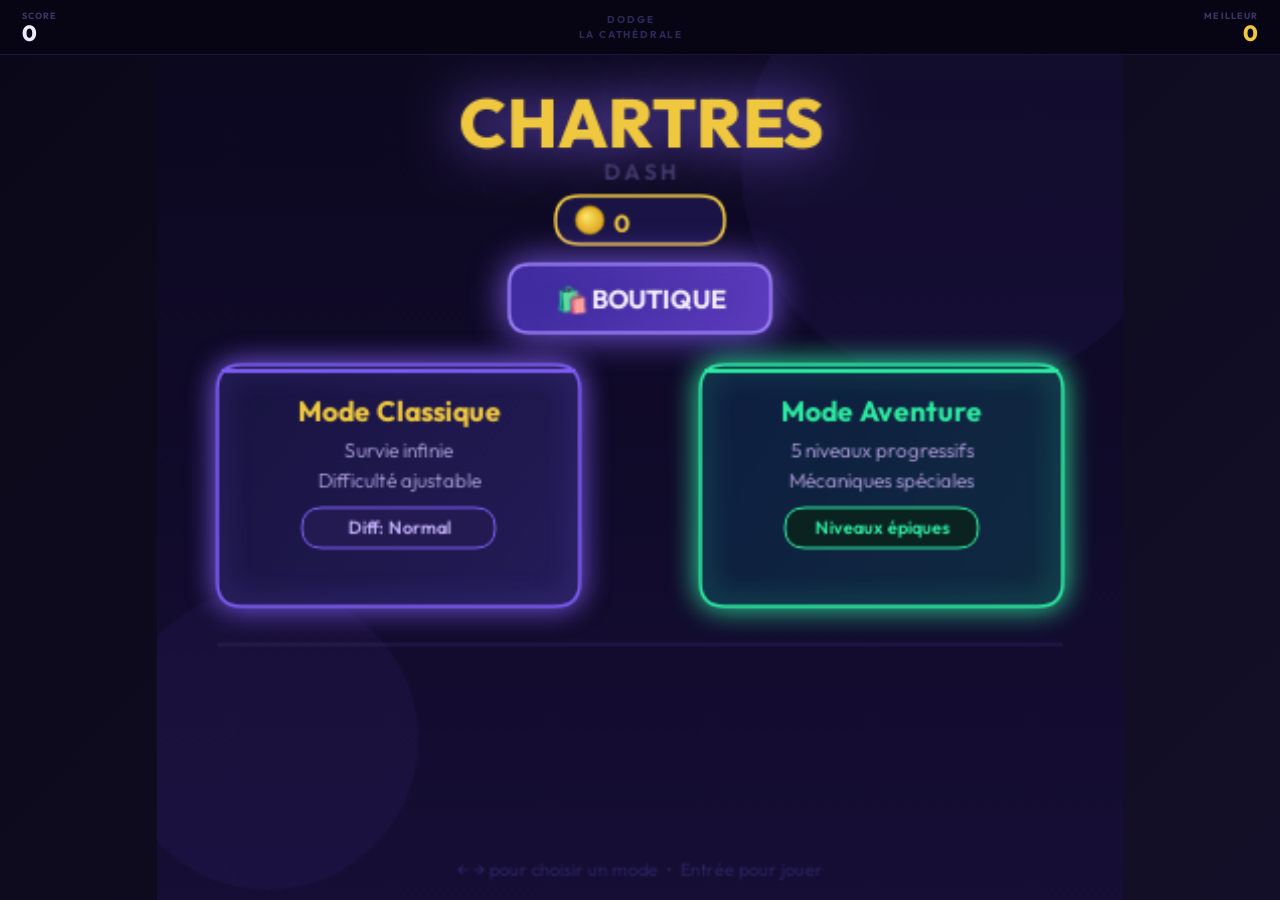
==== index.html @ ce985360 "change index name" ====
<!DOCTYPE html>
<html lang="fr">
<head>
  <meta charset="UTF-8">
  <meta name="viewport" content="width=device-width, initial-scale=1.0">
  <title>Dodge la Cathédrale</title>
  <link rel="preconnect" href="https://fonts.googleapis.com">
  <link rel="preconnect" href="https://fonts.gstatic.com" crossorigin>
  <link href="https://fonts.googleapis.com/css2?family=Outfit:wght@400;500;600;700;800&display=swap" rel="stylesheet">
  <link rel="stylesheet" href="assets/css/style.css">
</head>
<body>

<div id="gw">
  <div id="ub">
    <div class="ub-block">
      <div class="ub-label">Score</div>
      <div id="sv">0</div>
    </div>
    <div class="ub-title">Dodge<br>la Cathédrale</div>
    <div class="ub-block ub-right">
      <div class="ub-label">Meilleur</div>
      <div id="bv">0</div>
      <button id="difficultyBtn">Diff: Normal</button>
    </div>
  </div>
  <canvas id="canvas" width="480" height="420"></canvas>
</div>

<script src="assets/js/script.js"></script>

</body>
</html>
---- assets/css/style.css ----
@import url('https://fonts.googleapis.com/css2?family=Outfit:wght@400;500;600;700;800&display=swap');

html, body {
  margin: 0;
  padding: 0;
  box-sizing: border-box;
  min-height: 100vh;
  height: 100vh;
  background: linear-gradient(135deg, #0a0818 0%, #130f28 100%);
  overflow: hidden;
  font-family: 'Outfit', system-ui, sans-serif;
}

* { box-sizing: border-box; }

#gw {
  background: transparent;
  overflow: hidden;
  user-select: none;
  width: 100%;
  height: 100vh;
  margin: 0;
  display: flex;
  flex-direction: column;
}

#ub {
  display: flex;
  justify-content: space-between;
  align-items: center;
  padding: 10px 22px;
  background: rgba(8, 6, 20, 0.98);
  border-bottom: 1px solid rgba(124, 92, 240, 0.18);
  flex-shrink: 0;
  gap: 8px;
}

.ub-block { display: flex; flex-direction: column; gap: 1px; }
.ub-right { align-items: flex-end; }

.ub-label {
  color: #3e3668;
  font-size: 9px;
  font-weight: 700;
  letter-spacing: 0.12em;
  text-transform: uppercase;
}

#sv {
  color: #f0eaff;
  font-size: 22px;
  font-weight: 800;
  line-height: 1;
  letter-spacing: -0.02em;
}

.ub-title {
  color: #2e2858;
  font-size: 10px;
  font-weight: 700;
  text-align: center;
  letter-spacing: 0.18em;
  text-transform: uppercase;
  line-height: 1.5;
}

#bv {
  color: #f0c840;
  font-size: 22px;
  font-weight: 800;
  line-height: 1;
  letter-spacing: -0.02em;
  text-align: right;
}

#difficultyBtn {
  margin-top: 5px;
  padding: 3px 12px;
  font-size: 9px;
  font-family: 'Outfit', system-ui, sans-serif;
  font-weight: 700;
  letter-spacing: 0.07em;
  background: #16123a;
  color: #9b7ef8;
  border: 1px solid rgba(124, 92, 240, 0.3);
  border-radius: 20px;
  cursor: pointer;
  transition: all 0.15s ease;
  text-transform: uppercase;
}

#difficultyBtn:hover {
  background: #221a50;
  color: #c0b0f8;
  border-color: rgba(124, 92, 240, 0.65);
}

#canvas {
  display: block;
  aspect-ratio: 480 / 420;
  height: calc(100vh - 54px);
  width: auto;
  max-width: 100%;
  image-rendering: auto;
  margin: auto;
}
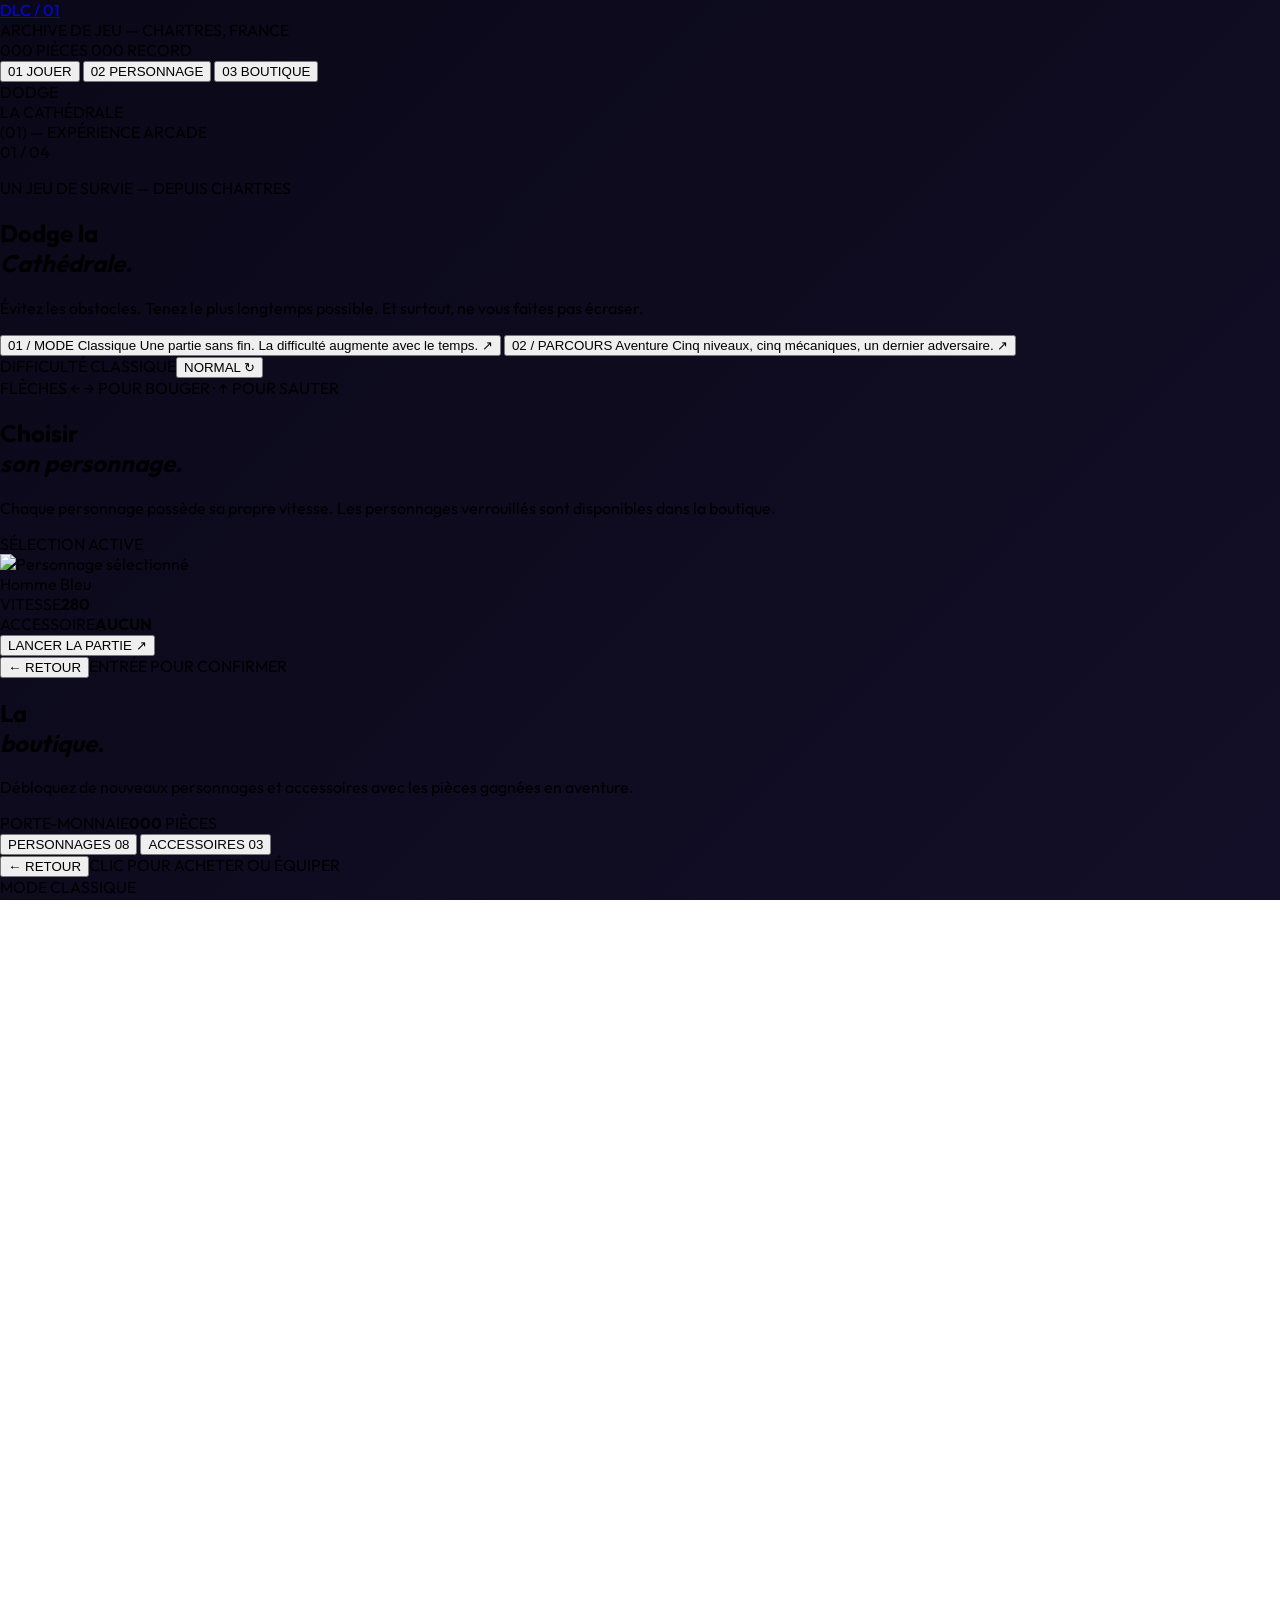
==== commit 55dd38d7: "Refonte Mote — nouvelle structure éditoriale de l'interface" ====
--- a/index.html
+++ b/index.html
@@ -1,33 +1,164 @@
-<!DOCTYPE html>
+<!doctype html>
 <html lang="fr">
 <head>
-  <meta charset="UTF-8">
-  <meta name="viewport" content="width=device-width, initial-scale=1.0">
-  <title>Dodge la Cathédrale</title>
+  <meta charset="utf-8">
+  <meta name="viewport" content="width=device-width, initial-scale=1">
+  <meta name="theme-color" content="#ffffff">
+  <title>Dodge la Cathédrale — Jeu d'arcade</title>
   <link rel="preconnect" href="https://fonts.googleapis.com">
   <link rel="preconnect" href="https://fonts.gstatic.com" crossorigin>
-  <link href="https://fonts.googleapis.com/css2?family=Outfit:wght@400;500;600;700;800&display=swap" rel="stylesheet">
+  <link href="https://fonts.googleapis.com/css2?family=Inter+Tight:wght@400;500&family=Instrument+Serif:ital@0;1&display=swap" rel="stylesheet">
   <link rel="stylesheet" href="assets/css/style.css">
 </head>
 <body>
+  <div class="app-shell">
+    <header class="topbar">
+      <a class="wordmark" href="#" data-action="home">DLC<span> / </span>01</a>
+      <div class="topbar-center">ARCHIVE DE JEU <span>—</span> CHARTRES, FRANCE</div>
+      <div class="topbar-meta"><span id="header-coins">000</span> PIÈCES <i></i> <span id="header-best">000</span> RECORD</div>
+    </header>
 
-<div id="gw">
-  <div id="ub">
-    <div class="ub-block">
-      <div class="ub-label">Score</div>
-      <div id="sv">0</div>
+    <div class="workspace">
+      <nav class="rail" aria-label="Navigation principale">
+        <button class="rail-link active" data-action="home"><span>01</span> JOUER</button>
+        <button class="rail-link" data-action="select"><span>02</span> PERSONNAGE</button>
+        <button class="rail-link" data-action="shop"><span>03</span> BOUTIQUE</button>
+        <div class="rail-bottom">DODGE<br>LA CATHÉDRALE</div>
+      </nav>
+
+      <main class="main-view">
+        <div class="view-heading">
+          <div class="eyebrow" id="view-kicker">(01) — EXPÉRIENCE ARCADE</div>
+          <div class="view-index" id="view-index">01 / 04</div>
+        </div>
+
+        <section class="screen active" id="screen-home">
+          <div class="intro">
+            <p class="intro-label">UN JEU DE SURVIE — DEPUIS CHARTRES</p>
+            <h1>Dodge la<br><em>Cathédrale.</em></h1>
+            <p class="intro-copy">Évitez les obstacles. Tenez le plus longtemps possible. Et surtout, ne vous faites pas écraser.</p>
+          </div>
+          <div class="home-grid">
+            <button class="mode-card" data-mode="classic">
+              <span class="card-number">01 / MODE</span>
+              <span class="card-title">Classique</span>
+              <span class="card-desc">Une partie sans fin. La difficulté augmente avec le temps.</span>
+              <span class="card-arrow">↗</span>
+            </button>
+            <button class="mode-card" data-mode="adventure">
+              <span class="card-number">02 / PARCOURS</span>
+              <span class="card-title">Aventure</span>
+              <span class="card-desc">Cinq niveaux, cinq mécaniques, un dernier adversaire.</span>
+              <span class="card-arrow">↗</span>
+            </button>
+          </div>
+          <div class="home-footer">
+            <div><span class="small-label">DIFFICULTÉ CLASSIQUE</span><button class="text-control" id="difficulty-button">NORMAL <span>↻</span></button></div>
+            <div class="home-hint">FLÈCHES ← → POUR BOUGER <span>·</span> ↑ POUR SAUTER</div>
+          </div>
+        </section>
+
+        <section class="screen" id="screen-select">
+          <div class="section-intro">
+            <h2>Choisir<br><em>son personnage.</em></h2>
+            <p>Chaque personnage possède sa propre vitesse. Les personnages verrouillés sont disponibles dans la boutique.</p>
+          </div>
+          <div class="character-layout">
+            <div class="character-list" id="character-list"></div>
+            <div class="character-preview">
+              <div class="preview-label">SÉLECTION ACTIVE</div>
+              <div class="preview-image"><img id="character-preview" alt="Personnage sélectionné"></div>
+              <div class="preview-name" id="character-name">Homme Bleu</div>
+              <div class="preview-stat"><span>VITESSE</span><strong id="character-speed">280</strong></div>
+              <div class="preview-stat"><span>ACCESSOIRE</span><strong id="character-accessory">AUCUN</strong></div>
+              <div class="accessory-row" id="accessory-list"></div>
+              <button class="button-primary" id="launch-button">LANCER LA PARTIE <span>↗</span></button>
+            </div>
+          </div>
+          <div class="section-foot"><button class="text-control" data-action="home">← RETOUR</button><span>ENTRÉE POUR CONFIRMER</span></div>
+        </section>
+
+        <section class="screen" id="screen-shop">
+          <div class="section-intro shop-intro">
+            <h2>La<br><em>boutique.</em></h2>
+            <p>Débloquez de nouveaux personnages et accessoires avec les pièces gagnées en aventure.</p>
+            <div class="shop-wallet"><span>PORTE-MONNAIE</span><strong id="shop-coins">000</strong> PIÈCES</div>
+          </div>
+          <div class="shop-tabs">
+            <button class="shop-tab active" data-shop-tab="char">PERSONNAGES <span>08</span></button>
+            <button class="shop-tab" data-shop-tab="acc">ACCESSOIRES <span>03</span></button>
+          </div>
+          <div class="shop-list" id="shop-list"></div>
+          <div class="section-foot"><button class="text-control" data-action="home">← RETOUR</button><span>CLIC POUR ACHETER OU ÉQUIPER</span></div>
+        </section>
+
+        <section class="screen game-screen" id="screen-game">
+          <div class="game-heading">
+            <div><span class="small-label" id="game-mode-label">MODE CLASSIQUE</span><h2 id="game-level-title">La Cathédrale</h2></div>
+            <div class="game-score"><span>SCORE</span><strong id="game-score">000</strong></div>
+          </div>
+          <div class="game-stage">
+            <canvas id="game-canvas" width="720" height="560" aria-label="Zone de jeu"></canvas>
+            <div class="game-overlay" id="game-overlay" hidden>
+              <span class="small-label" id="overlay-kicker">PAUSE</span>
+              <h2 id="overlay-title">En pause.</h2>
+              <p id="overlay-copy">La partie est suspendue.</p>
+              <button class="button-primary" id="overlay-action">REPRENDRE <span>↗</span></button>
+            </div>
+          </div>
+          <div class="game-bottom"><span id="game-status">EN COURS</span><span id="game-timer">00:00</span><button class="text-control" id="pause-button">PAUSE [P]</button></div>
+        </section>
+
+        <section class="screen" id="screen-result">
+          <div class="result-content">
+            <div class="eyebrow" id="result-kicker">(04) — FIN DE PARTIE</div>
+            <h2 id="result-title">Écrasé.</h2>
+            <p id="result-copy">La cathédrale a eu le dernier mot.</p>
+            <div class="result-stats">
+              <div><span>SCORE</span><strong id="result-score">000</strong></div>
+              <div><span>RECORD</span><strong id="result-best">000</strong></div>
+              <div><span>PIÈCES</span><strong id="result-coins">000</strong></div>
+            </div>
+            <div class="result-actions">
+              <button class="button-primary" id="result-primary">REJOUER <span>↗</span></button>
+              <button class="text-control" data-action="home">RETOUR AU MENU</button>
+            </div>
+          </div>
+        </section>
+      </main>
+
+      <aside class="inspector">
+        <div class="inspector-block">
+          <div class="eyebrow">(01) — FICHE DU JEU</div>
+          <div class="inspector-title">Dodge la<br><em>Cathédrale</em></div>
+          <p>Un jeu d'arcade indépendant inspiré des lieux et symboles de Chartres.</p>
+        </div>
+        <div class="inspector-block inspector-data">
+          <div class="eyebrow">(02) — DONNÉES</div>
+          <div class="data-row"><span>MEILLEUR SCORE</span><strong id="inspector-best">000</strong></div>
+          <div class="data-row"><span>PIÈCES</span><strong id="inspector-coins">000</strong></div>
+          <div class="data-row"><span>PERSONNAGE</span><strong id="inspector-character">HOMME BLEU</strong></div>
+        </div>
+        <div class="inspector-block inspector-controls">
+          <div class="eyebrow">(03) — COMMANDES</div>
+          <div class="control-row"><span>DÉPLACEMENT</span><kbd>←</kbd><kbd>→</kbd></div>
+          <div class="control-row"><span>SAUTER</span><kbd>↑</kbd></div>
+          <div class="control-row"><span>BOUCLIER</span><kbd>ESPACE</kbd></div>
+          <div class="control-row"><span>PAUSE</span><kbd>P</kbd></div>
+        </div>
+        <div class="inspector-bottom">
+          <span>VERSION 02.0</span>
+          <span>© MATHURIN MOLLIER</span>
+        </div>
+      </aside>
     </div>
-    <div class="ub-title">Dodge<br>la Cathédrale</div>
-    <div class="ub-block ub-right">
-      <div class="ub-label">Meilleur</div>
-      <div id="bv">0</div>
-      <button id="difficultyBtn">Diff: Normal</button>
-    </div>
+
+    <footer class="statusbar">
+      <span><i></i> SYSTÈME OPÉRATIONNEL</span>
+      <span>CHARTRES — FRANCE</span>
+      <span>UN JEU INDÉPENDANT <b>↗</b></span>
+    </footer>
   </div>
-  <canvas id="canvas" width="480" height="420"></canvas>
-</div>
-
-<script src="assets/js/script.js"></script>
-
+  <script src="assets/js/script.js"></script>
 </body>
 </html>
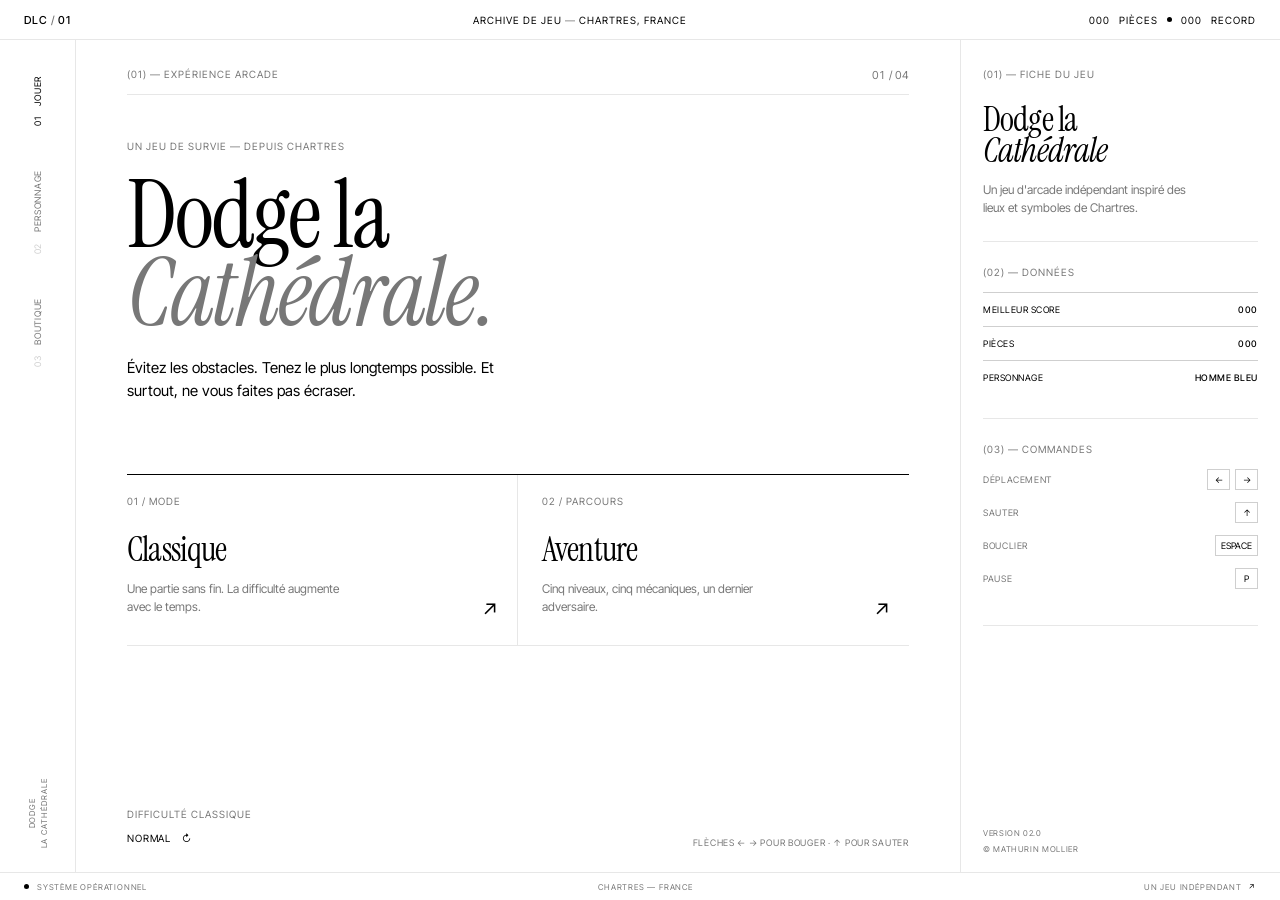
==== commit f1b7fbf7: "Retour du gameplay d'origine (v3) dans la refonte Mote Moteur de jeu repris à l'identique de la vers" ====
--- a/index.html
+++ b/index.html
@@ -98,7 +98,7 @@
             <div class="game-score"><span>SCORE</span><strong id="game-score">000</strong></div>
           </div>
           <div class="game-stage">
-            <canvas id="game-canvas" width="720" height="560" aria-label="Zone de jeu"></canvas>
+            <canvas id="game-canvas" width="960" height="840" aria-label="Zone de jeu"></canvas>
             <div class="game-overlay" id="game-overlay" hidden>
               <span class="small-label" id="overlay-kicker">PAUSE</span>
               <h2 id="overlay-title">En pause.</h2>
--- a/assets/css/style.css
+++ b/assets/css/style.css
@@ -1,106 +1 @@
-@import url('https://fonts.googleapis.com/css2?family=Outfit:wght@400;500;600;700;800&display=swap');
-
-html, body {
-  margin: 0;
-  padding: 0;
-  box-sizing: border-box;
-  min-height: 100vh;
-  height: 100vh;
-  background: linear-gradient(135deg, #0a0818 0%, #130f28 100%);
-  overflow: hidden;
-  font-family: 'Outfit', system-ui, sans-serif;
-}
-
-* { box-sizing: border-box; }
-
-#gw {
-  background: transparent;
-  overflow: hidden;
-  user-select: none;
-  width: 100%;
-  height: 100vh;
-  margin: 0;
-  display: flex;
-  flex-direction: column;
-}
-
-#ub {
-  display: flex;
-  justify-content: space-between;
-  align-items: center;
-  padding: 10px 22px;
-  background: rgba(8, 6, 20, 0.98);
-  border-bottom: 1px solid rgba(124, 92, 240, 0.18);
-  flex-shrink: 0;
-  gap: 8px;
-}
-
-.ub-block { display: flex; flex-direction: column; gap: 1px; }
-.ub-right { align-items: flex-end; }
-
-.ub-label {
-  color: #3e3668;
-  font-size: 9px;
-  font-weight: 700;
-  letter-spacing: 0.12em;
-  text-transform: uppercase;
-}
-
-#sv {
-  color: #f0eaff;
-  font-size: 22px;
-  font-weight: 800;
-  line-height: 1;
-  letter-spacing: -0.02em;
-}
-
-.ub-title {
-  color: #2e2858;
-  font-size: 10px;
-  font-weight: 700;
-  text-align: center;
-  letter-spacing: 0.18em;
-  text-transform: uppercase;
-  line-height: 1.5;
-}
-
-#bv {
-  color: #f0c840;
-  font-size: 22px;
-  font-weight: 800;
-  line-height: 1;
-  letter-spacing: -0.02em;
-  text-align: right;
-}
-
-#difficultyBtn {
-  margin-top: 5px;
-  padding: 3px 12px;
-  font-size: 9px;
-  font-family: 'Outfit', system-ui, sans-serif;
-  font-weight: 700;
-  letter-spacing: 0.07em;
-  background: #16123a;
-  color: #9b7ef8;
-  border: 1px solid rgba(124, 92, 240, 0.3);
-  border-radius: 20px;
-  cursor: pointer;
-  transition: all 0.15s ease;
-  text-transform: uppercase;
-}
-
-#difficultyBtn:hover {
-  background: #221a50;
-  color: #c0b0f8;
-  border-color: rgba(124, 92, 240, 0.65);
-}
-
-#canvas {
-  display: block;
-  aspect-ratio: 480 / 420;
-  height: calc(100vh - 54px);
-  width: auto;
-  max-width: 100%;
-  image-rendering: auto;
-  margin: auto;
-}
+:root{--fond:#fff;--vue:#f3f3f3;--encre:#000;--muet:#777;--pale:#cfcfcf;--filet:#e7e7e7;--voile:rgba(255,255,255,.96);--serif:"Instrument Serif",Georgia,serif;--sans:"Inter Tight",Arial,sans-serif}*{box-sizing:border-box}html,body{margin:0;min-height:100%;background:var(--fond);color:var(--encre);font:11px var(--sans)}button,a{font:inherit;color:inherit}button{cursor:pointer}button:focus-visible{outline:1px solid #000;outline-offset:3px}.app-shell{min-height:100vh;display:flex;flex-direction:column}.topbar{height:40px;border-bottom:1px solid var(--filet);display:flex;align-items:center;justify-content:space-between;padding:0 24px;flex:none}.wordmark{text-decoration:none;font-weight:500;letter-spacing:.08em}.wordmark span,.topbar-center span{color:var(--muet)}.topbar-center,.topbar-meta{font-size:10px;letter-spacing:.1em}.topbar-meta{display:flex;align-items:center;gap:9px}.topbar-meta i,.statusbar i{width:5px;height:5px;background:#000;border-radius:50%}.workspace{display:grid;grid-template-columns:76px minmax(0,1fr) 320px;flex:1;min-height:calc(100vh - 68px)}.rail{border-right:1px solid var(--filet);padding:24px 0;display:flex;flex-direction:column}.rail-link{border:0;background:none;text-align:left;padding:12px 10px;font-size:9px;letter-spacing:.08em;color:var(--muet);writing-mode:vertical-rl;transform:rotate(180deg);align-self:center;margin-bottom:20px}.rail-link span{color:var(--pale);margin-bottom:8px}.rail-link.active{color:#000}.rail-link.active span{color:#000}.rail-bottom{margin-top:auto;text-align:center;font-size:8px;line-height:1.5;letter-spacing:.12em;color:var(--muet);writing-mode:vertical-rl;transform:rotate(180deg);align-self:center}.main-view{padding:28px clamp(20px,4vw,64px) 24px;min-width:0;display:flex;flex-direction:column}.view-heading{display:flex;justify-content:space-between;border-bottom:1px solid var(--filet);padding-bottom:12px;margin-bottom:clamp(28px,5vh,56px)}.eyebrow,.small-label,.intro-label,.card-number,.preview-label{font-size:10px;letter-spacing:.1em;text-transform:uppercase}.eyebrow,.small-label{color:var(--muet)}.view-index{font-variant-numeric:tabular-nums;color:var(--muet)}.screen{display:none;min-height:0;flex:1;animation:appear .35s ease both}.screen.active{display:flex;flex-direction:column}@keyframes appear{from{opacity:0;transform:translateY(5px)}to{opacity:1;transform:translateY(0)}}.intro{max-width:760px}.intro-label{margin:0 0 24px;color:var(--muet)}h1,h2,.inspector-title,.preview-name,.card-title{font-family:var(--serif);font-weight:400;letter-spacing:-.025em}h1{font-size:clamp(56px,7.4vw,112px);line-height:.82;margin:0 0 26px}h1 em,h2 em,.inspector-title em{font-weight:400}h1 em,h2 em{color:var(--muet)}.intro-copy{font-size:15px;line-height:1.5;max-width:42ch;margin:0}.home-grid{display:grid;grid-template-columns:1fr 1fr;margin-top:clamp(40px,8vh,88px);border-top:1px solid #000;border-bottom:1px solid var(--filet)}.mode-card{position:relative;text-align:left;border:0;border-right:1px solid var(--filet);background:none;padding:20px 24px 24px 0;min-height:170px;display:flex;flex-direction:column;align-items:flex-start}.mode-card+.mode-card{padding-left:24px;border-right:0}.card-number{color:var(--muet)}.card-title{font-size:34px;margin:20px 0 8px}.card-desc{font-size:12px;line-height:1.5;color:var(--muet);max-width:32ch}.card-arrow{position:absolute;right:18px;bottom:22px;font-size:20px;transition:transform .18s}.mode-card:hover .card-arrow{transform:translate(3px,-3px)}.mode-card:hover .card-title{font-style:italic}.home-footer{display:flex;justify-content:space-between;align-items:end;margin-top:auto;padding-top:28px}.home-footer>div:first-child{display:flex;flex-direction:column;gap:8px}.text-control{border:0;background:none;padding:4px 0;font-size:10px;letter-spacing:.08em;text-align:left}.home-footer .text-control span{margin-left:8px}.home-hint{font-size:9px;letter-spacing:.08em;color:var(--muet)}.section-intro{display:flex;align-items:end;justify-content:space-between;gap:30px;margin-bottom:30px}.section-intro h2,.result-content h2{font-size:clamp(44px,5vw,70px);line-height:.9;margin:0}.section-intro p{font-size:13px;line-height:1.5;color:var(--muet);max-width:34ch;margin:0 0 4px}.character-layout{display:grid;grid-template-columns:minmax(0,1fr) minmax(210px,280px);gap:28px;min-height:0;flex:1}.character-list{display:grid;grid-template-columns:repeat(4,minmax(0,1fr));align-content:start}.character-option{border:0;border-top:1px solid var(--filet);background:none;min-width:0;padding:12px 8px 14px;display:flex;flex-direction:column;align-items:center;gap:8px}.character-option.selected{border-top:1px solid #000;background:var(--vue)}.character-option img{width:64px;height:68px;object-fit:contain;image-rendering:pixelated}.character-option span{font-size:10px}.character-option small{font-size:9px;color:var(--muet)}.character-option.locked{opacity:.4}.character-preview{background:var(--vue);padding:18px;display:flex;flex-direction:column;min-height:300px}.preview-label{color:var(--muet)}.preview-image{height:130px;display:grid;place-items:center;margin:10px 0}.preview-image img{max-width:120px;max-height:125px;object-fit:contain;image-rendering:pixelated}.preview-name{font-size:29px}.preview-stat,.data-row{display:flex;justify-content:space-between;border-top:1px solid var(--pale);padding:10px 0;font-size:9px;letter-spacing:.06em}.preview-stat strong,.data-row strong{font-weight:500;font-variant-numeric:tabular-nums}.accessory-row{display:flex;gap:5px;margin:6px 0 14px}.accessory-button{border:1px solid var(--pale);background:none;padding:7px 8px;font-size:9px}.accessory-button.selected{background:#000;color:#fff;border-color:#000}.button-primary{width:100%;border:1px solid #000;background:#000;color:#fff;padding:13px 14px;text-align:left;font-size:10px;letter-spacing:.09em;display:flex;justify-content:space-between;align-items:center;margin-top:auto}.button-primary:hover{background:#333}.section-foot{display:flex;justify-content:space-between;align-items:center;border-top:1px solid var(--filet);margin-top:24px;padding-top:12px;color:var(--muet);font-size:9px;letter-spacing:.08em}.shop-intro{margin-bottom:25px}.shop-wallet{font-size:10px;white-space:nowrap}.shop-wallet span{display:block;color:var(--muet);font-size:9px;margin-bottom:8px}.shop-wallet strong{font:28px var(--serif);margin-right:4px}.shop-tabs{display:flex;border-bottom:1px solid #000;gap:22px}.shop-tab{border:0;background:none;padding:12px 0;font-size:10px;letter-spacing:.08em;color:var(--muet)}.shop-tab.active{color:#000;border-bottom:1px solid #000;margin-bottom:-1px}.shop-tab span{color:var(--muet);margin-left:8px}.shop-list{display:grid;grid-template-columns:1fr 1fr;gap:0 24px;overflow:auto;max-height:48vh}.shop-item{display:grid;grid-template-columns:54px 1fr auto;gap:12px;align-items:center;border-bottom:1px solid var(--filet);padding:12px 0;min-width:0}.shop-item img{width:50px;height:50px;object-fit:contain;image-rendering:pixelated;background:var(--vue)}.shop-item strong{font:21px var(--serif);display:block}.shop-item small{color:var(--muet);font-size:9px}.shop-buy{border:1px solid var(--pale);background:none;padding:7px 9px;font-size:9px;white-space:nowrap}.shop-buy:disabled{opacity:.45;cursor:default}.game-screen{min-height:0}.game-heading{display:flex;justify-content:space-between;align-items:end;margin-bottom:14px}.game-heading h2{font-size:32px;margin:5px 0 0}.game-score{text-align:right}.game-score span{display:block;color:var(--muet);font-size:9px;letter-spacing:.1em}.game-score strong{font:32px var(--serif);font-variant-numeric:tabular-nums}.game-stage{position:relative;background:var(--vue);flex:1;min-height:280px;display:grid;place-items:center;overflow:hidden}.game-stage canvas{display:block;width:100%;height:100%;object-fit:contain;max-height:calc(100vh - 245px)}.game-overlay{position:absolute;inset:0;background:var(--voile);display:flex;flex-direction:column;align-items:center;justify-content:center;text-align:center;padding:30px}.game-overlay[hidden]{display:none}.game-overlay h2{font-size:52px;margin:15px 0 8px}.game-overlay p{font-size:13px;color:var(--muet);margin:0 0 22px}.game-overlay .button-primary{max-width:240px}.game-bottom{display:flex;align-items:center;justify-content:space-between;padding-top:13px;font-size:9px;letter-spacing:.08em;color:var(--muet)}.game-bottom button{color:#000}.result-content{margin:auto 0;max-width:600px}.result-content h2{font-size:clamp(64px,8vw,110px);margin:22px 0 14px}.result-content>p{font-size:15px;color:var(--muet);margin:0 0 38px}.result-stats{display:grid;grid-template-columns:repeat(3,1fr);border-top:1px solid #000;border-bottom:1px solid var(--filet);margin-bottom:28px}.result-stats div{padding:15px 0;display:flex;flex-direction:column;gap:8px}.result-stats span{font-size:9px;letter-spacing:.1em;color:var(--muet)}.result-stats strong{font:34px var(--serif)}.result-actions{display:flex;gap:24px;align-items:center}.result-actions .button-primary{max-width:220px;margin:0}.inspector{border-left:1px solid var(--filet);padding:28px 22px 18px;display:flex;flex-direction:column}.inspector-block{padding-bottom:24px;margin-bottom:24px;border-bottom:1px solid var(--filet)}.inspector-title{font-size:34px;line-height:.92;margin:24px 0 14px}.inspector-block p{font-size:12px;line-height:1.5;color:var(--muet);max-width:30ch;margin:0}.inspector-data .eyebrow,.inspector-controls .eyebrow{margin-bottom:14px}.data-row{padding:11px 0}.control-row{display:flex;align-items:center;gap:5px;margin:12px 0}.control-row span{font-size:9px;letter-spacing:.07em;color:var(--muet);margin-right:auto}.control-row kbd{border:1px solid var(--pale);min-width:23px;text-align:center;padding:4px 5px;font:9px var(--sans)}.inspector-bottom{margin-top:auto;display:flex;flex-direction:column;gap:6px;font-size:8px;letter-spacing:.08em;color:var(--muet)}.statusbar{height:28px;border-top:1px solid var(--filet);display:flex;align-items:center;justify-content:space-between;padding:0 24px;font-size:8px;letter-spacing:.1em;color:var(--muet);flex:none}.statusbar span:first-child{display:flex;align-items:center;gap:8px}.statusbar i{display:inline-block}.statusbar b{font-weight:400;margin-left:4px;color:#000}@media(max-width:1100px){.workspace{grid-template-columns:58px minmax(0,1fr) 260px}.main-view{padding:24px 26px}.inspector{padding:24px 16px}.character-layout{grid-template-columns:1fr 220px}.character-list{grid-template-columns:repeat(3,minmax(0,1fr))}}@media(max-width:820px){.workspace{grid-template-columns:1fr}.rail{display:none}.main-view{min-height:calc(100vh - 68px);padding:22px 20px}.inspector{border-left:0;border-top:1px solid var(--filet);display:grid;grid-template-columns:repeat(2,1fr);gap:18px;padding:22px 20px}.inspector-block{margin:0}.inspector-bottom{grid-column:1/-1;flex-direction:row;justify-content:space-between}.topbar-center{display:none}.character-layout{grid-template-columns:1fr 230px}.home-grid{margin-top:48px}}@media(max-width:560px){.topbar{padding:0 14px}.topbar-meta{font-size:8px}.main-view{padding:18px 15px}.view-heading{margin-bottom:30px}.home-grid{grid-template-columns:1fr}.mode-card,.mode-card+.mode-card{border-right:0;border-bottom:1px solid var(--filet);padding:16px 0;min-height:140px}.home-footer{align-items:flex-start;gap:20px;flex-direction:column}.home-hint{line-height:1.6}.section-intro{display:block}.section-intro p{margin-top:18px}.character-layout{grid-template-columns:1fr}.character-list{grid-template-columns:repeat(3,minmax(0,1fr))}.character-preview{min-height:0}.preview-image{height:90px}.shop-list{grid-template-columns:1fr;max-height:none}.shop-intro{display:block}.shop-wallet{margin-top:20px}.inspector{grid-template-columns:1fr 1fr;padding:18px 15px}.inspector-title{font-size:27px}.inspector-block p{font-size:11px}.statusbar{padding:0 14px;font-size:7px}.statusbar span:nth-child(2){display:none}.result-actions{align-items:flex-start;flex-direction:column}.result-actions .button-primary{max-width:none}.game-stage{min-height:320px}.game-stage canvas{max-height:60vh}}
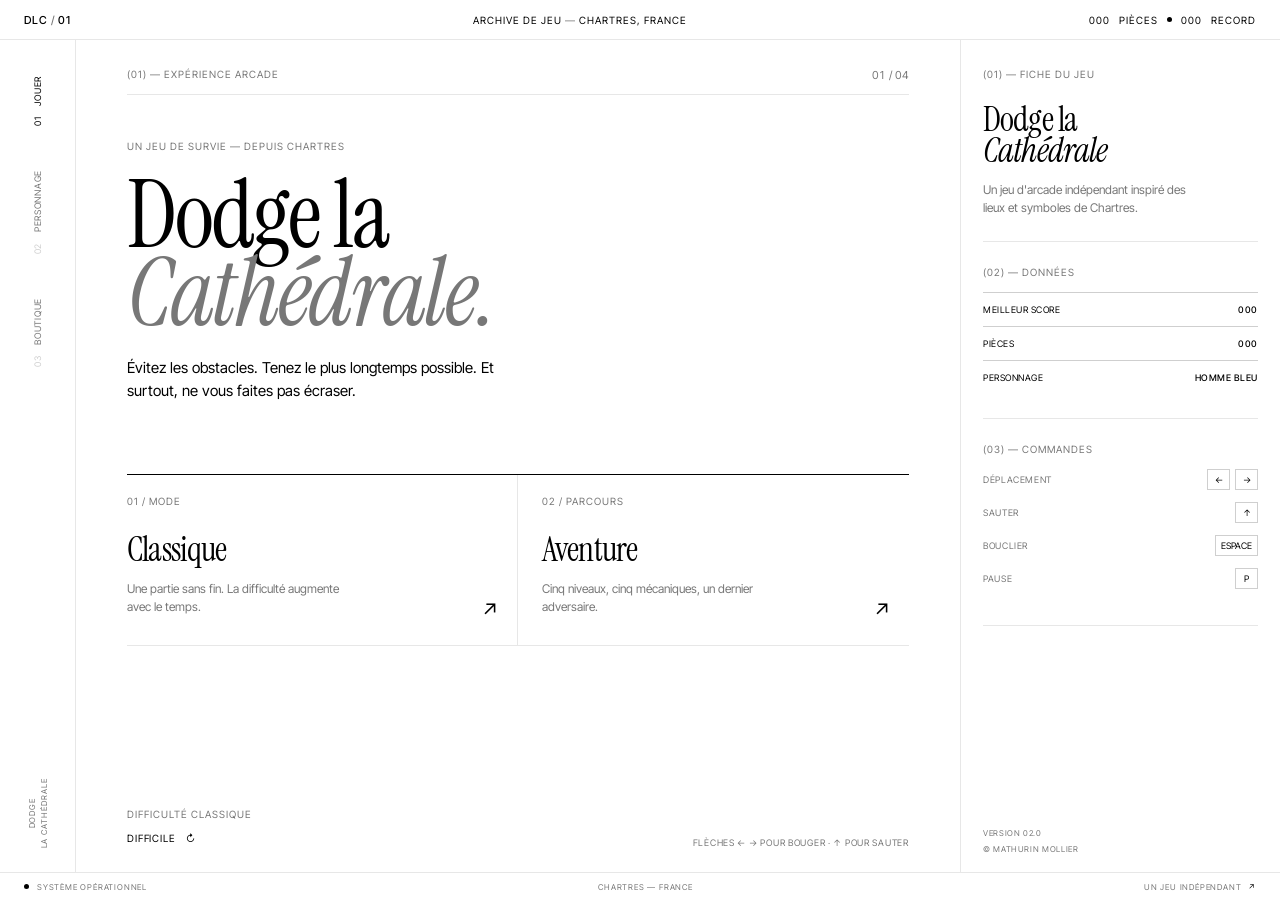
==== commit 8a05ccd9: "Bust browser cache for corrected game script" ====
--- a/index.html
+++ b/index.html
@@ -159,6 +159,6 @@
       <span>UN JEU INDÉPENDANT <b>↗</b></span>
     </footer>
   </div>
-  <script src="assets/js/script.js"></script>
+  <script src="assets/js/script.js?v=hard-default-20261120"></script>
 </body>
 </html>
